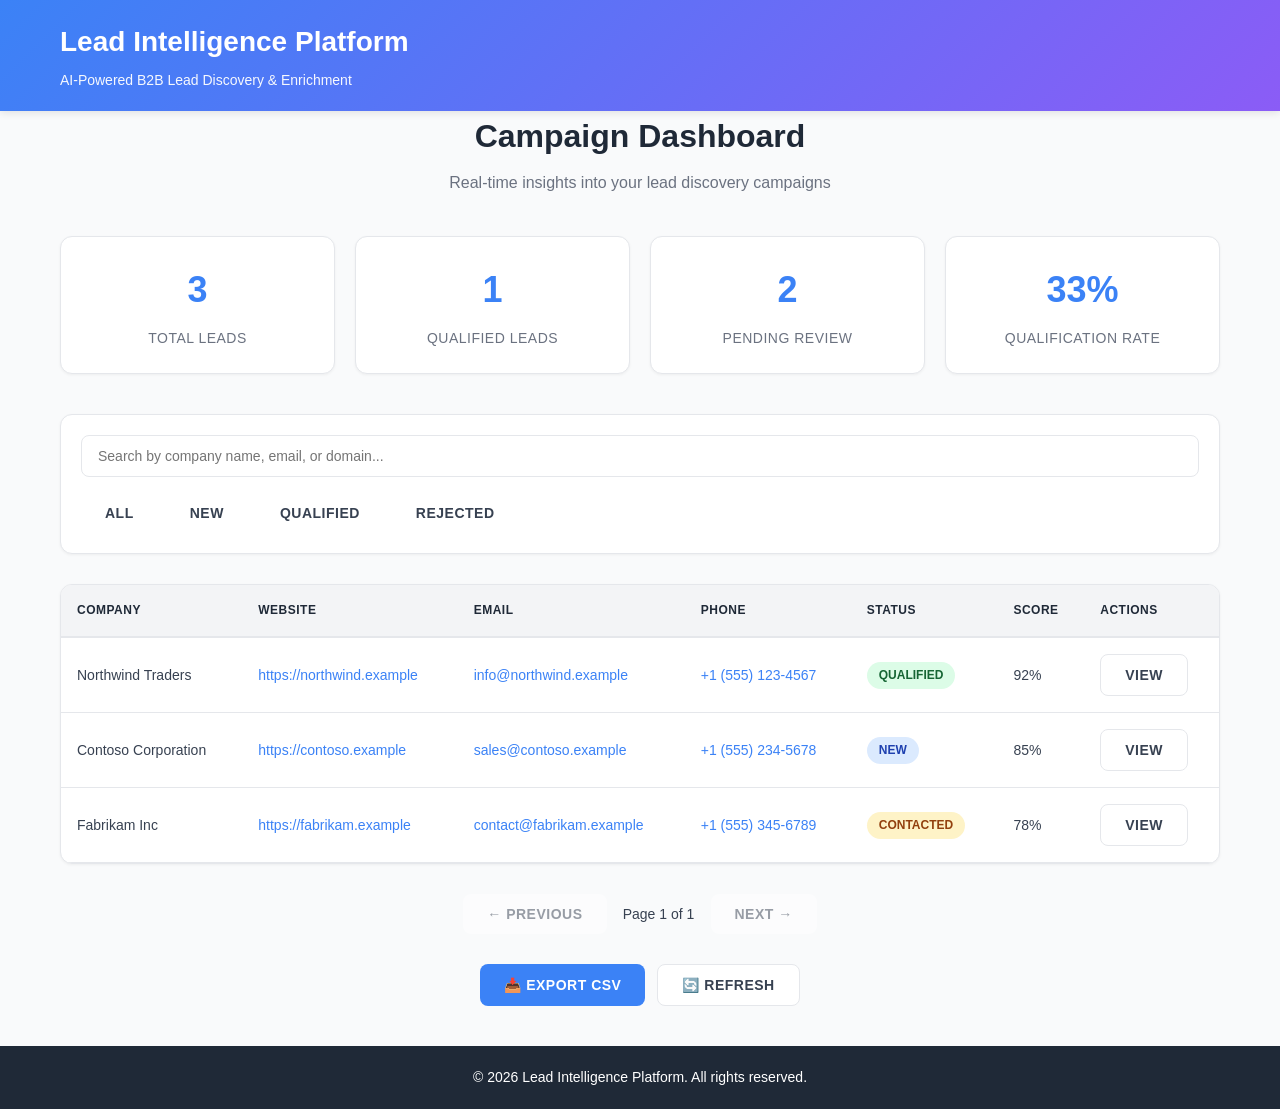
==== frontend/index.html @ d89c876e "Add complete fullstack platform with REST API, dashboard, and documentation" ====
<!DOCTYPE html>
<html lang="en">
<head>
    <meta charset="UTF-8" />
    <meta name="viewport" content="width=device-width, initial-scale=1.0" />
    <title>Lead Intelligence Platform - Dashboard</title>
    <link rel="stylesheet" href="styles.css" />
</head>
<body>
    <nav class="navbar">
        <div class="container">
            <div class="navbar-brand">
                <h1>Lead Intelligence Platform</h1>
                <p class="tagline">AI-Powered B2B Lead Discovery & Enrichment</p>
            </div>
        </div>
    </nav>

    <main class="container">
        <section class="hero">
            <h2>Campaign Dashboard</h2>
            <p>Real-time insights into your lead discovery campaigns</p>
        </section>

        <section class="stats-grid">
            <div class="stat-card">
                <div class="stat-value" id="total-leads">0</div>
                <div class="stat-label">Total Leads</div>
            </div>
            <div class="stat-card">
                <div class="stat-value" id="qualified-leads">0</div>
                <div class="stat-label">Qualified Leads</div>
            </div>
            <div class="stat-card">
                <div class="stat-value" id="pending-leads">0</div>
                <div class="stat-label">Pending Review</div>
            </div>
            <div class="stat-card">
                <div class="stat-value" id="conversion-rate">0%</div>
                <div class="stat-label">Qualification Rate</div>
            </div>
        </section>

        <section class="filters">
            <div class="filter-group">
                <input
                    type="text"
                    id="search-input"
                    placeholder="Search by company name, email, or domain..."
                    class="search-box"
                />
            </div>
            <div class="filter-buttons">
                <button class="btn btn-filter" data-filter="all">All</button>
                <button class="btn btn-filter" data-filter="new">New</button>
                <button class="btn btn-filter" data-filter="qualified">Qualified</button>
                <button class="btn btn-filter" data-filter="rejected">Rejected</button>
            </div>
        </section>

        <section class="leads-table-wrapper">
            <table class="leads-table">
                <thead>
                    <tr>
                        <th>Company</th>
                        <th>Website</th>
                        <th>Email</th>
                        <th>Phone</th>
                        <th>Status</th>
                        <th>Score</th>
                        <th>Actions</th>
                    </tr>
                </thead>
                <tbody id="leads-tbody">
                    <tr>
                        <td colspan="7" class="empty-state">No leads available. Run a campaign to get started.</td>
                    </tr>
                </tbody>
            </table>
        </section>

        <section class="pagination">
            <button class="btn btn-pagination" id="prev-btn" disabled>← Previous</button>
            <span id="page-info">Page 1</span>
            <button class="btn btn-pagination" id="next-btn" disabled>Next →</button>
        </section>

        <section class="actions">
            <button class="btn btn-primary" id="export-btn">📥 Export CSV</button>
            <button class="btn btn-secondary" id="refresh-btn">🔄 Refresh</button>
        </section>
    </main>

    <footer>
        <p>&copy; 2026 Lead Intelligence Platform. All rights reserved.</p>
    </footer>

    <script src="app.js"></script>
</body>
</html>
---- frontend/styles.css ----
* {
    margin: 0;
    padding: 0;
    box-sizing: border-box;
}

:root {
    --primary: #3b82f6;
    --secondary: #8b5cf6;
    --success: #10b981;
    --warning: #f59e0b;
    --danger: #ef4444;
    --dark: #1f2937;
    --light: #f9fafb;
    --border: #e5e7eb;
    --text: #374151;
}

body {
    font-family: -apple-system, BlinkMacSystemFont, "Segoe UI", Roboto, "Helvetica Neue", Arial, sans-serif;
    background: var(--light);
    color: var(--text);
    line-height: 1.6;
}

.navbar {
    background: linear-gradient(135deg, var(--primary) 0%, var(--secondary) 100%);
    color: white;
    padding: 20px 0;
    box-shadow: 0 2px 8px rgba(0, 0, 0, 0.1);
}

.navbar-brand h1 {
    font-size: 28px;
    margin-bottom: 4px;
}

.tagline {
    font-size: 14px;
    opacity: 0.95;
}

.container {
    max-width: 1200px;
    margin: 0 auto;
    padding: 0 20px;
}

main {
    padding: 40px 20px;
}

.hero {
    margin-bottom: 40px;
    text-align: center;
}

.hero h2 {
    font-size: 32px;
    margin-bottom: 8px;
    color: var(--dark);
}

.hero p {
    font-size: 16px;
    color: #6b7280;
}

.stats-grid {
    display: grid;
    grid-template-columns: repeat(auto-fit, minmax(200px, 1fr));
    gap: 20px;
    margin-bottom: 40px;
}

.stat-card {
    background: white;
    border: 1px solid var(--border);
    border-radius: 12px;
    padding: 24px;
    text-align: center;
    box-shadow: 0 1px 3px rgba(0, 0, 0, 0.05);
    transition: all 0.3s ease;
}

.stat-card:hover {
    box-shadow: 0 4px 12px rgba(0, 0, 0, 0.1);
    transform: translateY(-2px);
}

.stat-value {
    font-size: 36px;
    font-weight: bold;
    color: var(--primary);
    margin-bottom: 8px;
}

.stat-label {
    font-size: 14px;
    color: #6b7280;
    text-transform: uppercase;
    letter-spacing: 0.5px;
}

.filters {
    background: white;
    border: 1px solid var(--border);
    border-radius: 12px;
    padding: 20px;
    margin-bottom: 30px;
    box-shadow: 0 1px 3px rgba(0, 0, 0, 0.05);
}

.filter-group {
    margin-bottom: 16px;
}

.search-box {
    width: 100%;
    padding: 12px 16px;
    border: 1px solid var(--border);
    border-radius: 8px;
    font-size: 14px;
    transition: all 0.3s ease;
}

.search-box:focus {
    outline: none;
    border-color: var(--primary);
    box-shadow: 0 0 0 3px rgba(59, 130, 246, 0.1);
}

.filter-buttons {
    display: flex;
    gap: 8px;
    flex-wrap: wrap;
}

.btn-filter {
    padding: 8px 16px;
    border: 1px solid var(--border);
    background: white;
    color: var(--text);
    border-radius: 6px;
    cursor: pointer;
    transition: all 0.3s ease;
    font-size: 14px;
}

.btn-filter:hover,
.btn-filter.active {
    background: var(--primary);
    color: white;
    border-color: var(--primary);
}

.leads-table-wrapper {
    background: white;
    border: 1px solid var(--border);
    border-radius: 12px;
    overflow: hidden;
    box-shadow: 0 1px 3px rgba(0, 0, 0, 0.05);
    margin-bottom: 30px;
}

.leads-table {
    width: 100%;
    border-collapse: collapse;
    font-size: 14px;
}

.leads-table thead {
    background: #f3f4f6;
    border-bottom: 2px solid var(--border);
}

.leads-table th {
    padding: 16px;
    text-align: left;
    font-weight: 600;
    color: var(--dark);
    text-transform: uppercase;
    font-size: 12px;
    letter-spacing: 0.5px;
}

.leads-table tbody tr {
    border-bottom: 1px solid var(--border);
    transition: all 0.3s ease;
}

.leads-table tbody tr:hover {
    background: #fafbfc;
}

.leads-table td {
    padding: 16px;
    vertical-align: middle;
}

.leads-table a {
    color: var(--primary);
    text-decoration: none;
    word-break: break-all;
}

.leads-table a:hover {
    text-decoration: underline;
}

.status-badge {
    display: inline-block;
    padding: 4px 12px;
    border-radius: 20px;
    font-size: 12px;
    font-weight: 600;
    text-transform: uppercase;
}

.status-new {
    background: #dbeafe;
    color: #1e40af;
}

.status-qualified {
    background: #dcfce7;
    color: #166534;
}

.status-rejected {
    background: #fee2e2;
    color: #991b1b;
}

.status-contacted {
    background: #fef3c7;
    color: #92400e;
}

.empty-state {
    text-align: center;
    color: #9ca3af;
    padding: 40px !important;
    font-size: 16px;
}

.pagination {
    display: flex;
    justify-content: center;
    align-items: center;
    gap: 12px;
    margin-bottom: 30px;
}

#page-info {
    font-size: 14px;
    color: var(--text);
    min-width: 80px;
    text-align: center;
}

.btn-pagination {
    padding: 8px 16px;
    border: 1px solid var(--border);
    background: white;
    color: var(--text);
    border-radius: 6px;
    cursor: pointer;
    font-size: 14px;
    transition: all 0.3s ease;
}

.btn-pagination:hover:not(:disabled) {
    background: var(--primary);
    color: white;
    border-color: var(--primary);
}

.btn-pagination:disabled {
    opacity: 0.5;
    cursor: not-allowed;
}

.actions {
    display: flex;
    gap: 12px;
    justify-content: center;
    flex-wrap: wrap;
}

.btn {
    padding: 12px 24px;
    border: none;
    border-radius: 8px;
    font-size: 14px;
    font-weight: 600;
    cursor: pointer;
    transition: all 0.3s ease;
    text-transform: uppercase;
    letter-spacing: 0.5px;
}

.btn-primary {
    background: var(--primary);
    color: white;
}

.btn-primary:hover {
    background: #2563eb;
    transform: translateY(-2px);
    box-shadow: 0 4px 12px rgba(59, 130, 246, 0.3);
}

.btn-secondary {
    background: white;
    color: var(--text);
    border: 1px solid var(--border);
}

.btn-secondary:hover {
    background: #f3f4f6;
    border-color: var(--primary);
}

footer {
    background: var(--dark);
    color: white;
    text-align: center;
    padding: 20px;
    margin-top: 40px;
    font-size: 14px;
}

@media (max-width: 768px) {
    .stats-grid {
        grid-template-columns: repeat(2, 1fr);
    }

    .hero h2 {
        font-size: 24px;
    }

    .leads-table {
        font-size: 12px;
    }

    .leads-table th,
    .leads-table td {
        padding: 12px 8px;
    }

    .filter-buttons {
        flex-direction: column;
    }

    .btn-filter {
        width: 100%;
    }

    .pagination {
        flex-wrap: wrap;
    }

    .actions {
        flex-direction: column;
    }

    .btn {
        width: 100%;
    }
}
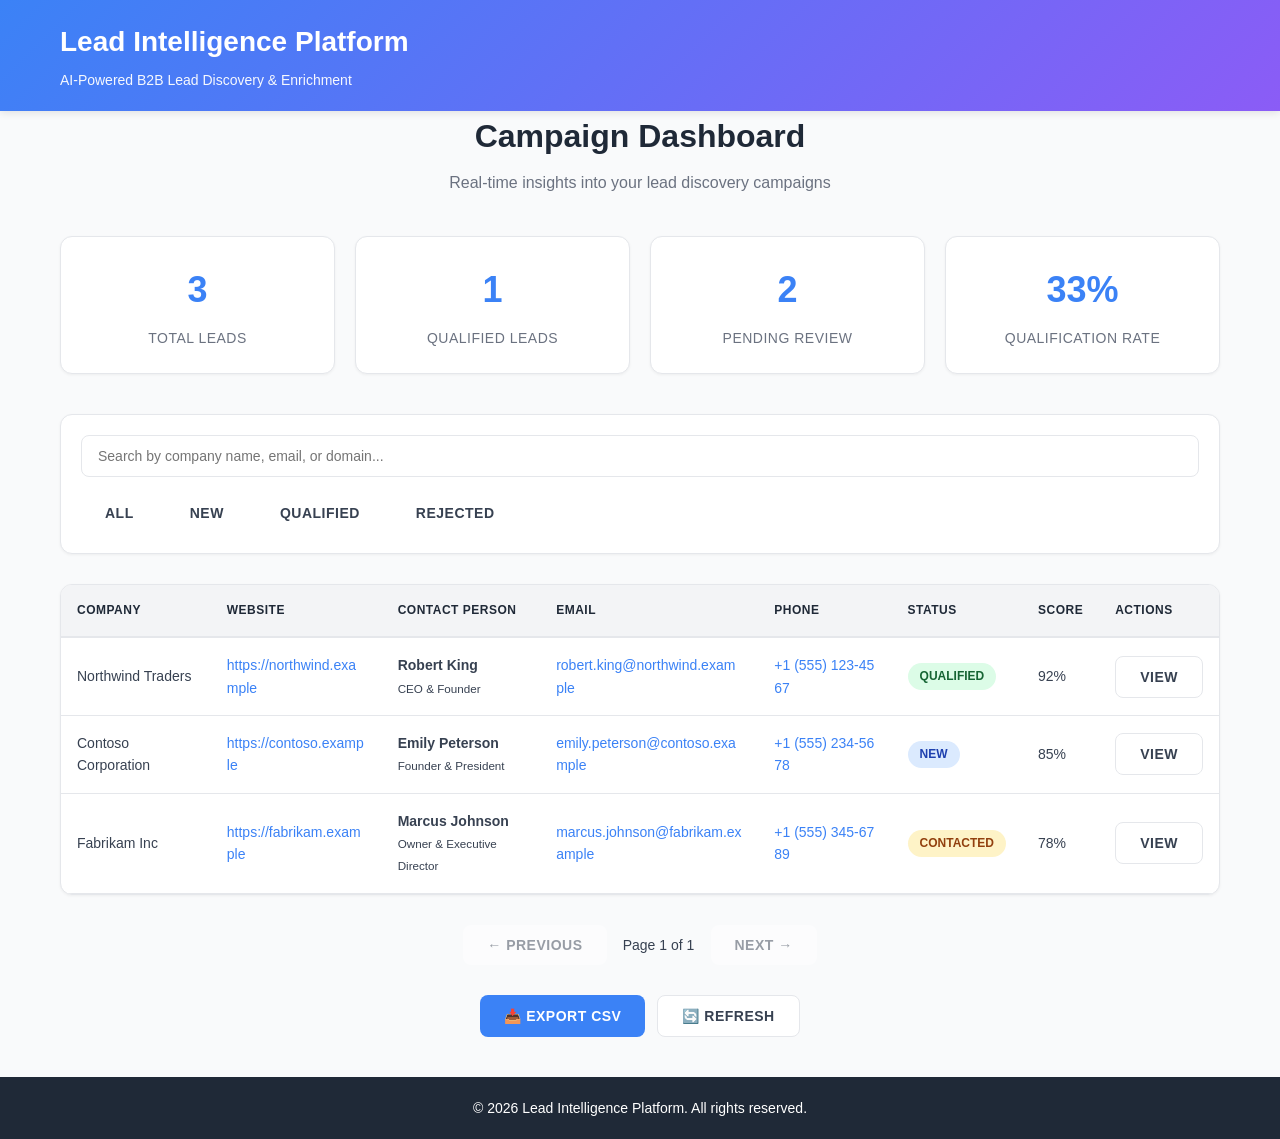
==== commit 18834323: "Add contact person details (name, title, email, phone) to leads dashboard" ====
--- a/frontend/index.html
+++ b/frontend/index.html
@@ -64,6 +64,7 @@
                     <tr>
                         <th>Company</th>
                         <th>Website</th>
+                        <th>Contact Person</th>
                         <th>Email</th>
                         <th>Phone</th>
                         <th>Status</th>
@@ -73,7 +74,7 @@
                 </thead>
                 <tbody id="leads-tbody">
                     <tr>
-                        <td colspan="7" class="empty-state">No leads available. Run a campaign to get started.</td>
+                        <td colspan="8" class="empty-state">No leads available. Run a campaign to get started.</td>
                     </tr>
                 </tbody>
             </table>
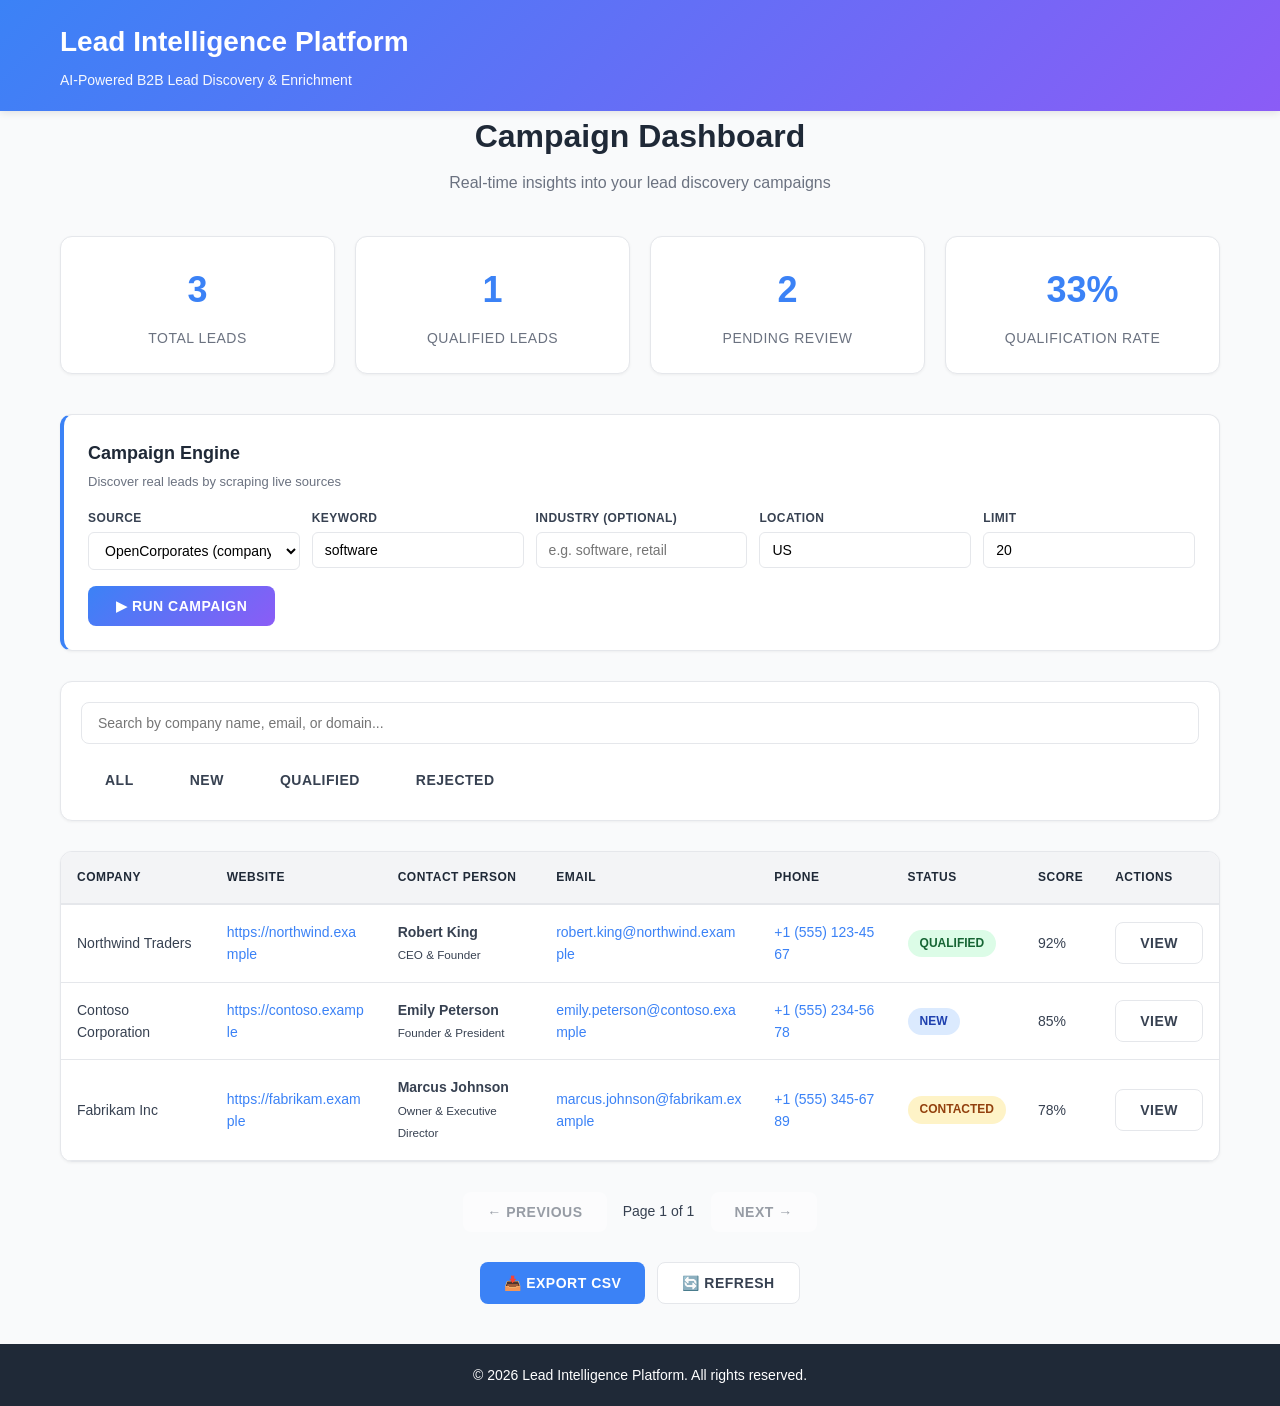
==== commit e519aa80: "Add Campaign Engine: start real scraping from dashboard UI" ====
--- a/frontend/index.html
+++ b/frontend/index.html
@@ -38,6 +38,53 @@
             <div class="stat-card">
                 <div class="stat-value" id="conversion-rate">0%</div>
                 <div class="stat-label">Qualification Rate</div>
+            </div>
+        </section>
+
+        <section class="campaign-engine">
+            <div class="campaign-header">
+                <h3>Campaign Engine</h3>
+                <p>Discover real leads by scraping live sources</p>
+            </div>
+            <div class="campaign-form">
+                <div class="form-row">
+                    <div class="form-group">
+                        <label for="camp-source">Source</label>
+                        <select id="camp-source" class="form-control">
+                            <option value="opencorporates">OpenCorporates (company registry)</option>
+                            <option value="website">Analyze a single website</option>
+                        </select>
+                    </div>
+                    <div class="form-group" id="group-keyword">
+                        <label for="camp-keyword">Keyword</label>
+                        <input type="text" id="camp-keyword" class="form-control" placeholder="e.g. fintech, SaaS, logistics" value="software" />
+                    </div>
+                    <div class="form-group" id="group-industry">
+                        <label for="camp-industry">Industry (optional)</label>
+                        <input type="text" id="camp-industry" class="form-control" placeholder="e.g. software, retail" />
+                    </div>
+                    <div class="form-group" id="group-location">
+                        <label for="camp-location">Location</label>
+                        <input type="text" id="camp-location" class="form-control" placeholder="US, GB, us_ca…" value="US" />
+                    </div>
+                    <div class="form-group" id="group-limit">
+                        <label for="camp-limit">Limit</label>
+                        <input type="number" id="camp-limit" class="form-control" min="1" max="100" value="20" />
+                    </div>
+                    <div class="form-group" id="group-website" style="display:none">
+                        <label for="camp-website">Website URL</label>
+                        <input type="text" id="camp-website" class="form-control" placeholder="https://example.com" />
+                    </div>
+                </div>
+                <div class="campaign-controls">
+                    <button class="btn btn-engine" id="start-campaign-btn">▶ Run Campaign</button>
+                    <div class="campaign-status" id="campaign-status" style="display:none">
+                        <div class="progress-bar-wrap">
+                            <div class="progress-bar-fill" id="progress-fill" style="width:0%"></div>
+                        </div>
+                        <span id="campaign-message">Starting…</span>
+                    </div>
+                </div>
             </div>
         </section>
 
--- a/frontend/styles.css
+++ b/frontend/styles.css
@@ -331,6 +331,133 @@
     font-size: 14px;
 }
 
+/* ── Campaign Engine ── */
+.campaign-engine {
+    background: white;
+    border: 1px solid var(--border);
+    border-left: 4px solid var(--primary);
+    border-radius: 12px;
+    padding: 24px;
+    margin-bottom: 30px;
+    box-shadow: 0 1px 3px rgba(0,0,0,.05);
+}
+
+.campaign-header {
+    margin-bottom: 16px;
+}
+
+.campaign-header h3 {
+    font-size: 18px;
+    font-weight: 700;
+    color: var(--dark);
+    margin-bottom: 4px;
+}
+
+.campaign-header p {
+    font-size: 13px;
+    color: #6b7280;
+}
+
+.campaign-form .form-row {
+    display: flex;
+    gap: 12px;
+    flex-wrap: wrap;
+    margin-bottom: 16px;
+}
+
+.form-group {
+    display: flex;
+    flex-direction: column;
+    gap: 4px;
+    flex: 1;
+    min-width: 140px;
+}
+
+.form-group label {
+    font-size: 12px;
+    font-weight: 600;
+    color: #374151;
+    text-transform: uppercase;
+    letter-spacing: 0.4px;
+}
+
+.form-control {
+    padding: 9px 12px;
+    border: 1px solid var(--border);
+    border-radius: 6px;
+    font-size: 14px;
+    background: white;
+    transition: border-color 0.2s;
+}
+
+.form-control:focus {
+    outline: none;
+    border-color: var(--primary);
+    box-shadow: 0 0 0 3px rgba(59,130,246,.1);
+}
+
+.campaign-controls {
+    display: flex;
+    align-items: center;
+    gap: 20px;
+    flex-wrap: wrap;
+}
+
+.btn-engine {
+    background: linear-gradient(135deg, var(--primary), var(--secondary));
+    color: white;
+    border: none;
+    padding: 12px 28px;
+    border-radius: 8px;
+    font-size: 14px;
+    font-weight: 700;
+    cursor: pointer;
+    transition: all 0.2s;
+    letter-spacing: 0.5px;
+    white-space: nowrap;
+}
+
+.btn-engine:hover:not(:disabled) {
+    transform: translateY(-2px);
+    box-shadow: 0 6px 16px rgba(59,130,246,.35);
+}
+
+.btn-engine:disabled {
+    opacity: 0.6;
+    cursor: not-allowed;
+    transform: none;
+}
+
+.campaign-status {
+    flex: 1;
+    min-width: 200px;
+    display: flex;
+    flex-direction: column;
+    gap: 4px;
+}
+
+.progress-bar-wrap {
+    background: #e5e7eb;
+    border-radius: 99px;
+    height: 8px;
+    overflow: hidden;
+    margin-bottom: 6px;
+}
+
+.progress-bar-fill {
+    height: 100%;
+    background: linear-gradient(90deg, var(--primary), var(--secondary));
+    border-radius: 99px;
+    transition: width 0.4s ease;
+}
+
+#campaign-message {
+    font-size: 13px;
+    color: #6b7280;
+}
+
+/* ── End Campaign Engine ── */
+
 @media (max-width: 768px) {
     .stats-grid {
         grid-template-columns: repeat(2, 1fr);
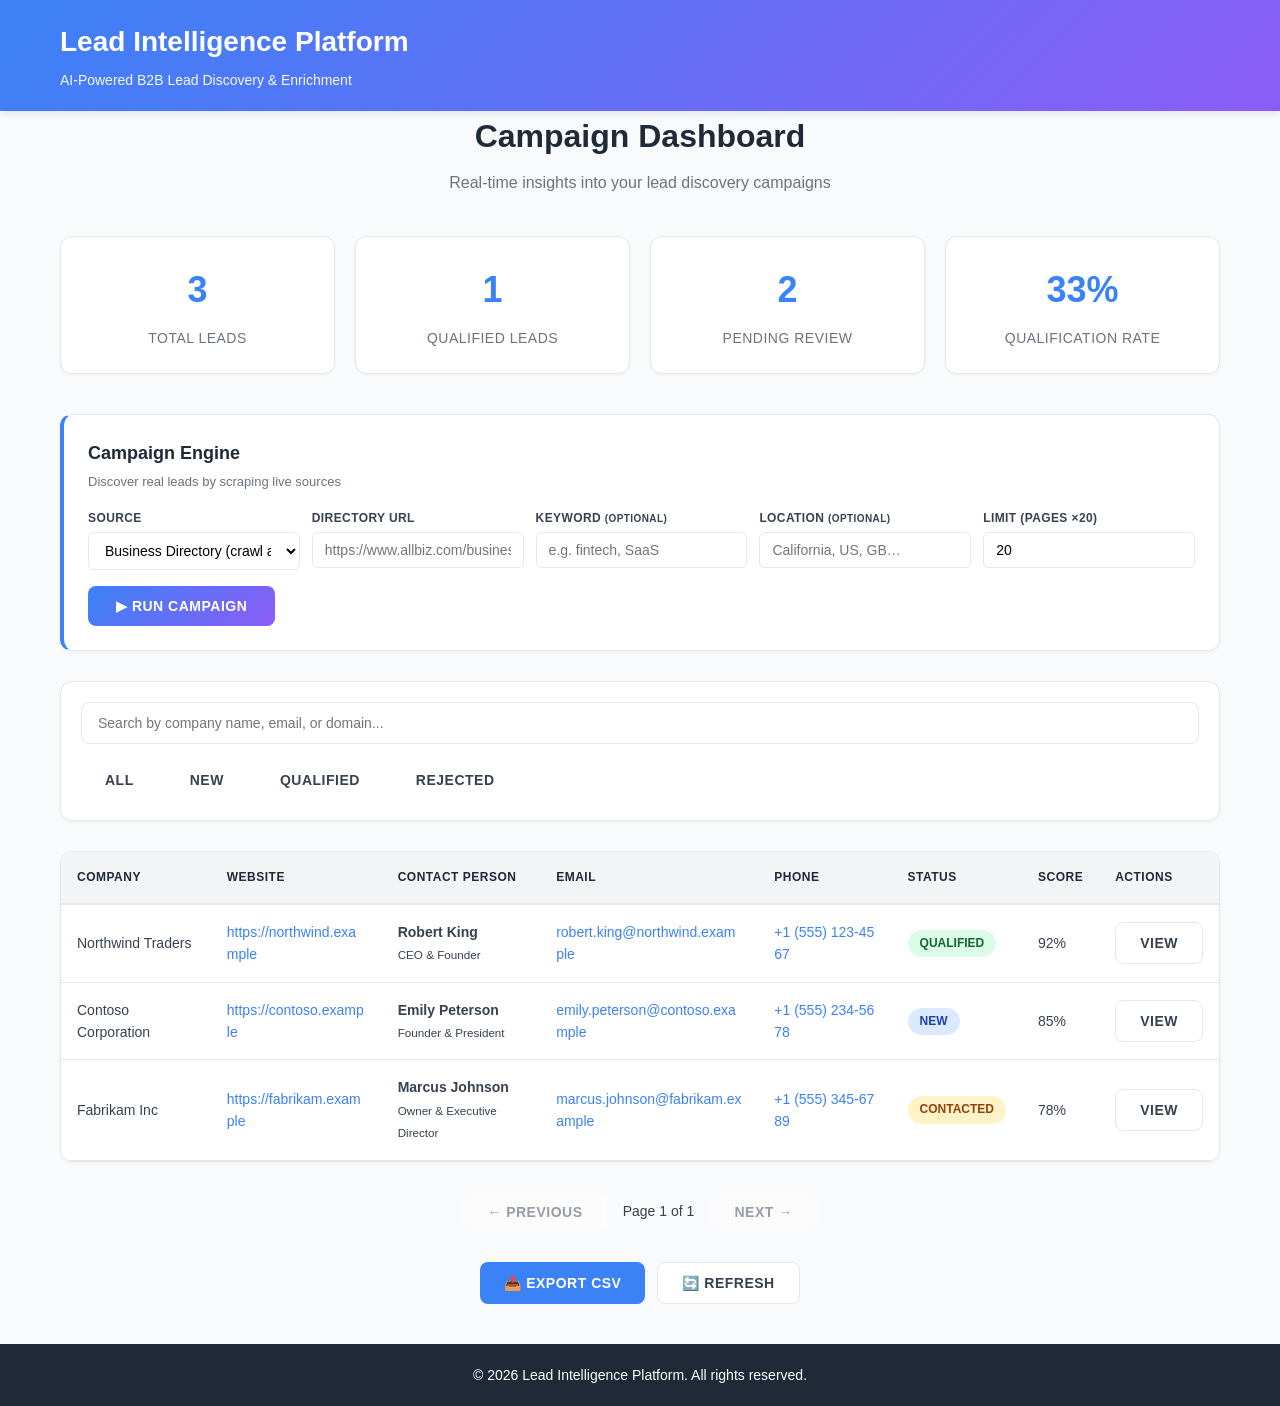
==== commit 32a08352: "Add DirectoryCrawlerAdapter + fix API base URL for file:// frontend" ====
--- a/frontend/index.html
+++ b/frontend/index.html
@@ -51,28 +51,33 @@
                     <div class="form-group">
                         <label for="camp-source">Source</label>
                         <select id="camp-source" class="form-control">
+                            <option value="directory">Business Directory (crawl any listing site)</option>
                             <option value="opencorporates">OpenCorporates (company registry)</option>
-                            <option value="website">Analyze a single website</option>
+                            <option value="website">Analyze a single company website</option>
                         </select>
                     </div>
+                    <div class="form-group" id="group-dir-url">
+                        <label for="camp-dir-url">Directory URL</label>
+                        <input type="text" id="camp-dir-url" class="form-control" placeholder="https://www.allbiz.com/businesses/software/California" />
+                    </div>
                     <div class="form-group" id="group-keyword">
-                        <label for="camp-keyword">Keyword</label>
-                        <input type="text" id="camp-keyword" class="form-control" placeholder="e.g. fintech, SaaS, logistics" value="software" />
+                        <label for="camp-keyword">Keyword <small>(optional)</small></label>
+                        <input type="text" id="camp-keyword" class="form-control" placeholder="e.g. fintech, SaaS" />
+                    </div>
+                    <div class="form-group" id="group-location">
+                        <label for="camp-location">Location <small>(optional)</small></label>
+                        <input type="text" id="camp-location" class="form-control" placeholder="California, US, GB…" />
                     </div>
                     <div class="form-group" id="group-industry">
-                        <label for="camp-industry">Industry (optional)</label>
+                        <label for="camp-industry">Industry <small>(optional)</small></label>
                         <input type="text" id="camp-industry" class="form-control" placeholder="e.g. software, retail" />
                     </div>
-                    <div class="form-group" id="group-location">
-                        <label for="camp-location">Location</label>
-                        <input type="text" id="camp-location" class="form-control" placeholder="US, GB, us_ca…" value="US" />
-                    </div>
                     <div class="form-group" id="group-limit">
-                        <label for="camp-limit">Limit</label>
+                        <label for="camp-limit">Limit (pages ×20)</label>
                         <input type="number" id="camp-limit" class="form-control" min="1" max="100" value="20" />
                     </div>
                     <div class="form-group" id="group-website" style="display:none">
-                        <label for="camp-website">Website URL</label>
+                        <label for="camp-website">Company Website URL</label>
                         <input type="text" id="camp-website" class="form-control" placeholder="https://example.com" />
                     </div>
                 </div>
